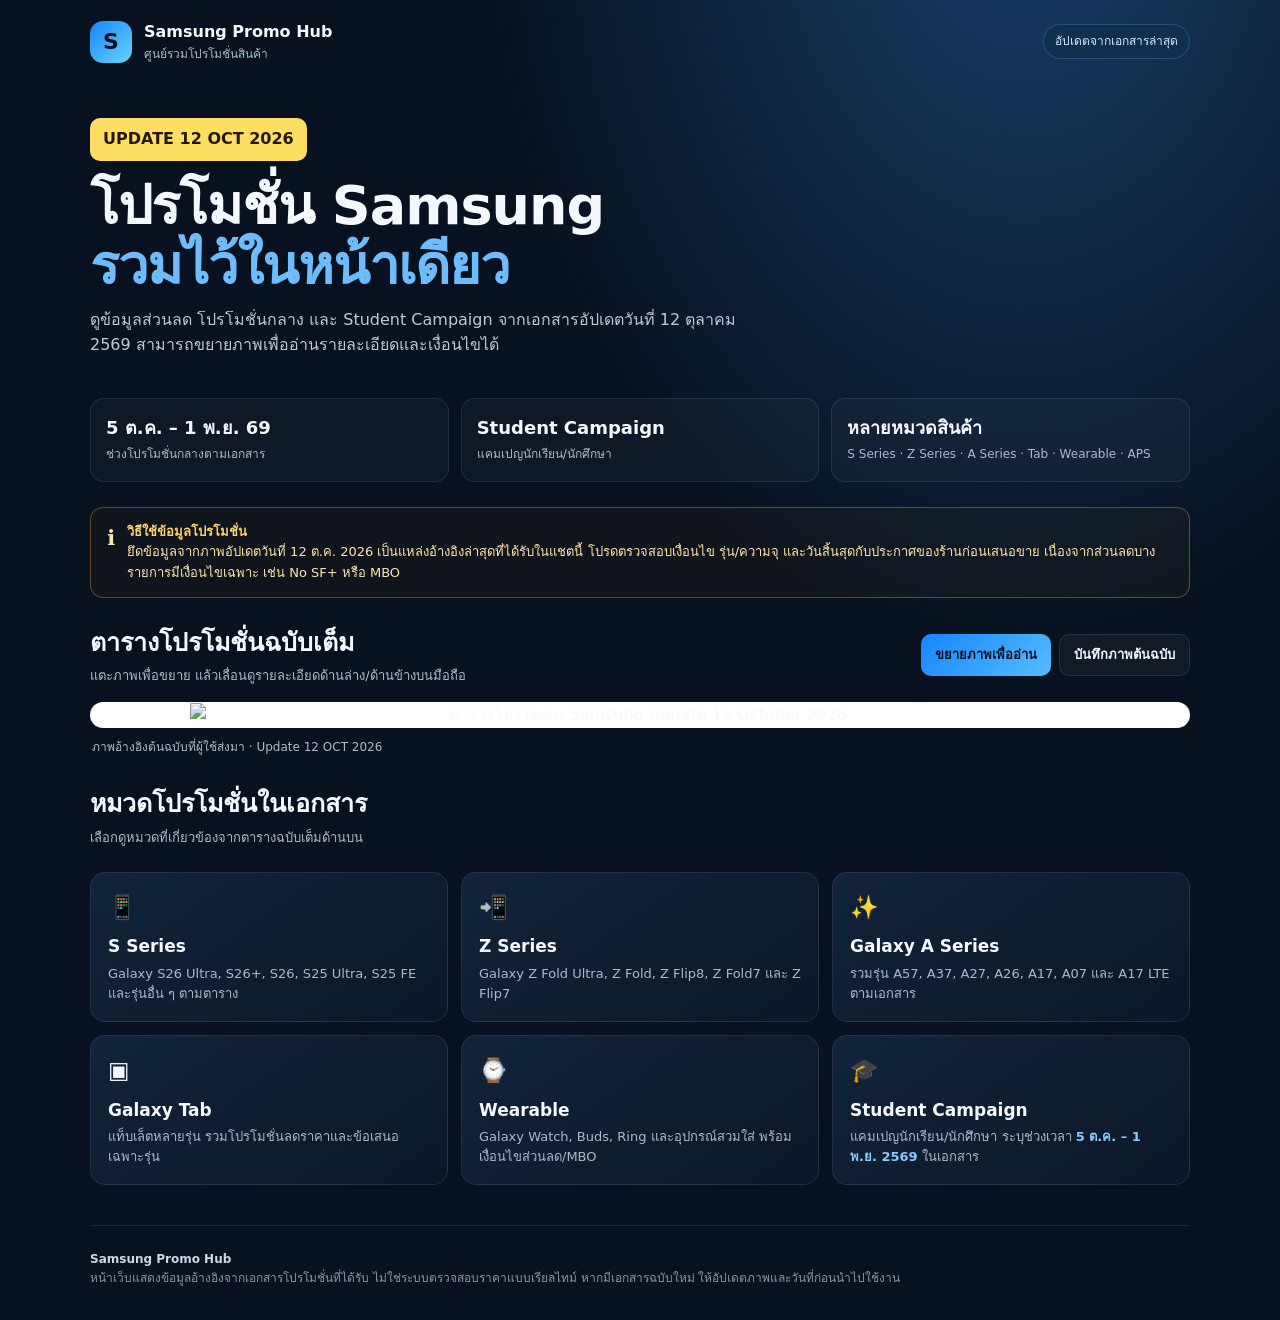
==== index.html @ 86fd099d "Add files via upload" ====
<!doctype html>
<html lang="th">
<head>
<meta charset="utf-8"><meta name="viewport" content="width=device-width,initial-scale=1">
<meta name="theme-color" content="#07111f">
<meta name="description" content="รวมโปรโมชั่น Samsung ล่าสุดจากเอกสาร Update 12 OCT 2026">
<title>Samsung Promo Hub | Update 12 Oct 2026</title>
<style>
:root{--bg:#07111f;--panel:#102138;--text:#f4f8ff;--muted:#a9bad0;--blue:#1685ff;--line:#ffffff18;--yellow:#ffdf61}
*{box-sizing:border-box}html{scroll-behavior:smooth}body{margin:0;background:radial-gradient(ellipse at 80% -10%,#183e69,transparent 38%),var(--bg);color:var(--text);font-family:system-ui,-apple-system,"Segoe UI",Tahoma,sans-serif;line-height:1.55}.wrap{width:min(1100px,92%);margin:auto}
header{display:flex;justify-content:space-between;align-items:center;padding:20px 0;gap:14px}.brand{display:flex;align-items:center;gap:12px;font-weight:850}.logo{width:42px;height:42px;border-radius:13px;background:linear-gradient(135deg,#1685ff,#68d5ff);display:grid;place-items:center;color:#06111e;font-size:22px}.brand small{display:block;color:var(--muted);font-weight:500;font-size:12px}.status{font-size:12px;color:#d8e9ff;border:1px solid #3c8bd766;background:#102e4d;padding:7px 11px;border-radius:999px}
.hero{padding:35px 0 25px;display:grid;grid-template-columns:1fr auto;align-items:center;gap:20px}h1{font-size:clamp(32px,5vw,54px);line-height:1.1;letter-spacing:-1px;margin:0 0 13px}h1 span{color:#6cbcff}.lead{color:#bac9dc;max-width:650px;margin:0}.date{display:inline-block;background:#ffdf61;color:#211a00;font-weight:900;border-radius:10px;padding:9px 13px;margin-bottom:15px}.stats{display:grid;grid-template-columns:repeat(3,1fr);gap:12px;margin:15px 0 25px}.stat{background:#ffffff08;border:1px solid var(--line);border-radius:14px;padding:15px}.stat b{display:block;font-size:18px}.stat span{font-size:12px;color:var(--muted)}
.tools{display:flex;justify-content:space-between;align-items:center;gap:12px;margin:26px 0 15px;flex-wrap:wrap}.tools h2{margin:0;font-size:25px}.tools p{margin:4px 0 0;color:var(--muted);font-size:13px}.actions{display:flex;gap:8px;flex-wrap:wrap}.btn{cursor:pointer;border:1px solid var(--line);background:#ffffff0b;color:var(--text);padding:10px 14px;border-radius:10px;text-decoration:none;font:inherit;font-size:13px;font-weight:750}.btn.primary{background:linear-gradient(135deg,#1685ff,#55bdff);color:#06111e;border:0}
.warning{display:flex;gap:12px;border:1px solid #e9b74755;background:#503b101f;border-radius:13px;padding:14px 16px;margin:20px 0;color:#ffe4ae;font-size:13px}.warning strong{color:#ffd06b}
.poster-wrap{border:1px solid var(--line);border-radius:18px;overflow:auto;background:#fff;max-height:78vh;text-align:center;position:relative}.poster-wrap img{display:block;width:100%;height:auto;max-width:900px;margin:0 auto;cursor:zoom-in}.poster-wrap.zoom img{width:auto;max-width:none;max-height:none;cursor:zoom-out}.caption{font-size:12px;color:var(--muted);margin:10px 2px 28px}.categories{display:grid;grid-template-columns:repeat(3,1fr);gap:13px;margin:24px 0 40px}.cat{border:1px solid var(--line);border-radius:15px;padding:17px;background:linear-gradient(145deg,#11243a,#0b1727)}.cat .emoji{font-size:23px}.cat h3{margin:8px 0 4px;font-size:17px}.cat p{margin:0;color:var(--muted);font-size:13px}.cat strong{color:#8bcaff}
footer{border-top:1px solid var(--line);padding:24px 0 32px;color:#8497af;font-size:12px}footer b{color:#c8d8eb}
@media(max-width:650px){.hero{grid-template-columns:1fr;padding-top:25px}.status{display:none}.stats{grid-template-columns:1fr}.categories{grid-template-columns:1fr}.tools{align-items:flex-start}.poster-wrap{max-height:72vh}.poster-wrap img{width:100%}}
@media print{body{background:white;color:#111}.wrap{width:100%}.tools .actions,header,.hero,.stats,.warning,.categories,footer,.caption{display:none}.poster-wrap{max-height:none;overflow:visible;border:0}.poster-wrap img{max-width:100%;width:100%}}
</style>
</head>
<body><div class="wrap">
<header><div class="brand"><div class="logo">S</div><div>Samsung Promo Hub<small>ศูนย์รวมโปรโมชั่นสินค้า</small></div></div><div class="status">อัปเดตจากเอกสารล่าสุด</div></header>
<main>
<section class="hero"><div><div class="date">UPDATE 12 OCT 2026</div><h1>โปรโมชั่น Samsung<br><span>รวมไว้ในหน้าเดียว</span></h1><p class="lead">ดูข้อมูลส่วนลด โปรโมชั่นกลาง และ Student Campaign จากเอกสารอัปเดตวันที่ 12 ตุลาคม 2569 สามารถขยายภาพเพื่ออ่านรายละเอียดและเงื่อนไขได้</p></div></section>
<section class="stats"><div class="stat"><b>5 ต.ค. – 1 พ.ย. 69</b><span>ช่วงโปรโมชั่นกลางตามเอกสาร</span></div><div class="stat"><b>Student Campaign</b><span>แคมเปญนักเรียน/นักศึกษา</span></div><div class="stat"><b>หลายหมวดสินค้า</b><span>S Series · Z Series · A Series · Tab · Wearable · APS</span></div></section>
<div class="warning"><div style="font-size:21px">ℹ️</div><div><strong>วิธีใช้ข้อมูลโปรโมชั่น</strong><br>ยึดข้อมูลจากภาพอัปเดตวันที่ 12 ต.ค. 2026 เป็นแหล่งอ้างอิงล่าสุดที่ได้รับในแชตนี้ โปรดตรวจสอบเงื่อนไข รุ่น/ความจุ และวันสิ้นสุดกับประกาศของร้านก่อนเสนอขาย เนื่องจากส่วนลดบางรายการมีเงื่อนไขเฉพาะ เช่น No SF+ หรือ MBO</div></div>
<section id="latest"><div class="tools"><div><h2>ตารางโปรโมชั่นฉบับเต็ม</h2><p>แตะภาพเพื่อขยาย แล้วเลื่อนดูรายละเอียดด้านล่าง/ด้านข้างบนมือถือ</p></div><div class="actions"><button class="btn primary" id="zoom">ขยายภาพเพื่ออ่าน</button><a class="btn" href="assets/latest-promotion-12-oct-2026.jpg" download>บันทึกภาพต้นฉบับ</a></div></div>
<div class="poster-wrap" id="posterWrap"><img id="poster" src="assets/latest-promotion-12-oct-2026.jpg" alt="ตารางโปรโมชั่น Samsung Update 12 October 2026" title="แตะเพื่อขยายหรือย่อ"></div><p class="caption">ภาพอ้างอิงต้นฉบับที่ผู้ใช้ส่งมา · Update 12 OCT 2026</p></section>
<section><div class="tools"><div><h2>หมวดโปรโมชั่นในเอกสาร</h2><p>เลือกดูหมวดที่เกี่ยวข้องจากตารางฉบับเต็มด้านบน</p></div></div>
<div class="categories">
<article class="cat"><div class="emoji">📱</div><h3>S Series</h3><p>Galaxy S26 Ultra, S26+, S26, S25 Ultra, S25 FE และรุ่นอื่น ๆ ตามตาราง</p></article>
<article class="cat"><div class="emoji">📲</div><h3>Z Series</h3><p>Galaxy Z Fold Ultra, Z Fold, Z Flip8, Z Fold7 และ Z Flip7</p></article>
<article class="cat"><div class="emoji">✨</div><h3>Galaxy A Series</h3><p>รวมรุ่น A57, A37, A27, A26, A17, A07 และ A17 LTE ตามเอกสาร</p></article>
<article class="cat"><div class="emoji">▣</div><h3>Galaxy Tab</h3><p>แท็บเล็ตหลายรุ่น รวมโปรโมชั่นลดราคาและข้อเสนอเฉพาะรุ่น</p></article>
<article class="cat"><div class="emoji">⌚</div><h3>Wearable</h3><p>Galaxy Watch, Buds, Ring และอุปกรณ์สวมใส่ พร้อมเงื่อนไขส่วนลด/MBO</p></article>
<article class="cat"><div class="emoji">🎓</div><h3>Student Campaign</h3><p>แคมเปญนักเรียน/นักศึกษา ระบุช่วงเวลา <strong>5 ต.ค. – 1 พ.ย. 2569</strong> ในเอกสาร</p></article>
</div></section>
</main>
<footer><b>Samsung Promo Hub</b><br>หน้าเว็บแสดงข้อมูลอ้างอิงจากเอกสารโปรโมชั่นที่ได้รับ ไม่ใช่ระบบตรวจสอบราคาแบบเรียลไทม์ หากมีเอกสารฉบับใหม่ ให้อัปเดตภาพและวันที่ก่อนนำไปใช้งาน</footer>
</div>
<script>
const box=document.getElementById('posterWrap'),img=document.getElementById('poster'),btn=document.getElementById('zoom');
function toggleZoom(){box.classList.toggle('zoom');btn.textContent=box.classList.contains('zoom')?'ย่อภาพให้พอดีหน้าจอ':'ขยายภาพเพื่ออ่าน';if(!box.classList.contains('zoom'))box.scrollTop=0;}
btn.addEventListener('click',toggleZoom);img.addEventListener('click',toggleZoom);
</script></body></html>
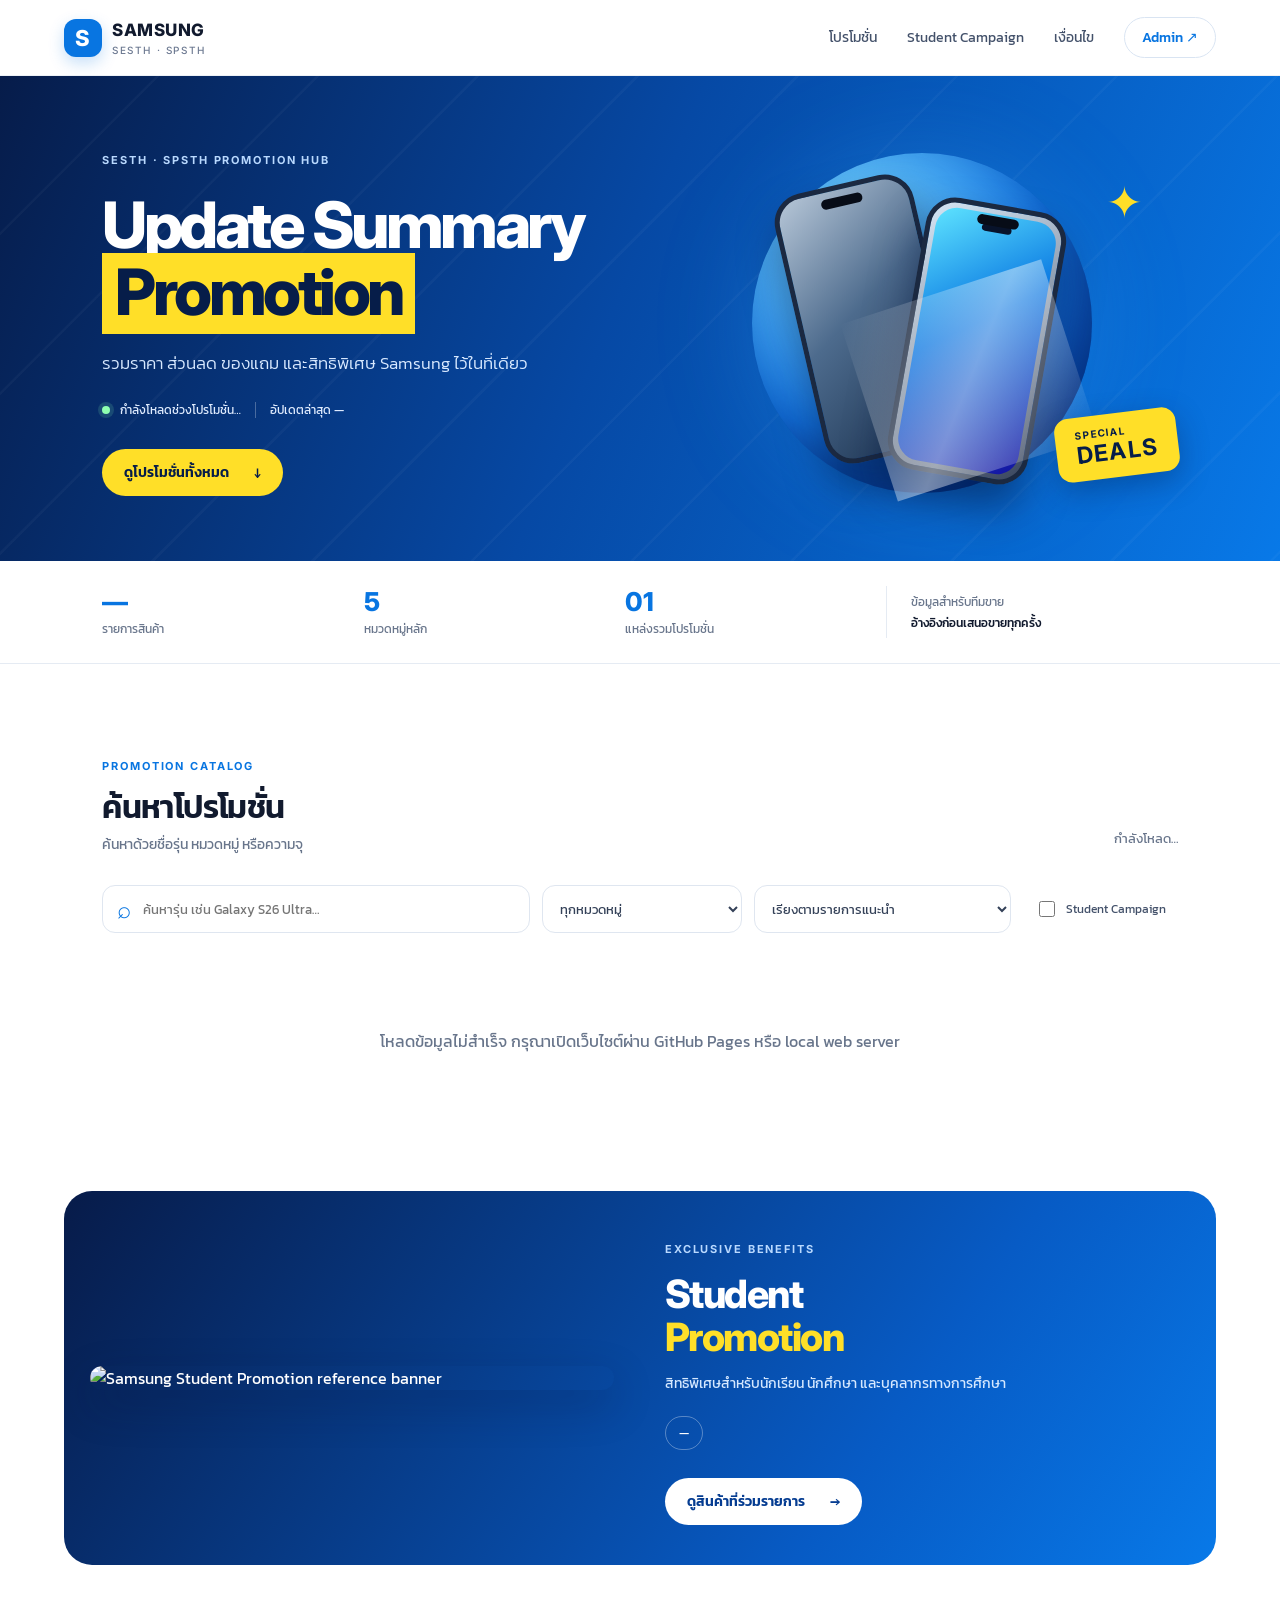
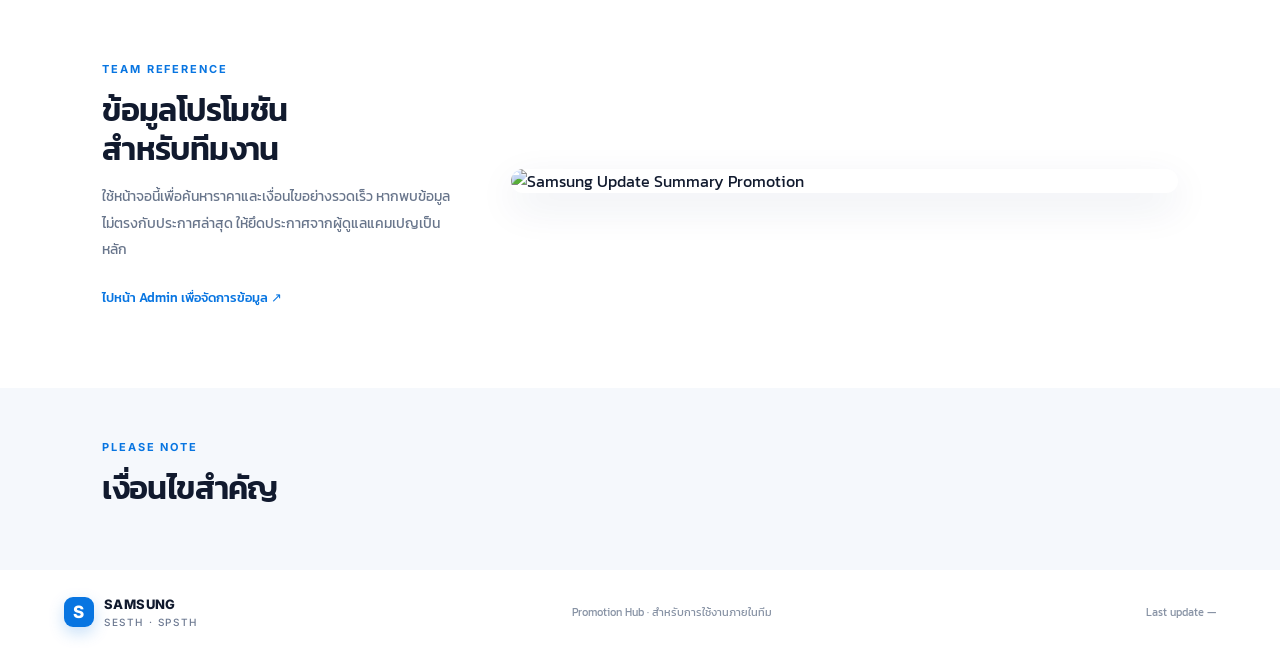
==== commit 7d77d0b4: "Add files via upload" ====
--- a/index.html
+++ b/index.html
@@ -2,44 +2,22 @@
 <html lang="th">
 <head>
 <meta charset="utf-8"><meta name="viewport" content="width=device-width,initial-scale=1">
-<meta name="theme-color" content="#07111f">
-<meta name="description" content="รวมโปรโมชั่น Samsung ล่าสุดจากเอกสาร Update 12 OCT 2026">
-<title>Samsung Promo Hub | Update 12 Oct 2026</title>
-<style>
-:root{--bg:#07111f;--panel:#102138;--text:#f4f8ff;--muted:#a9bad0;--blue:#1685ff;--line:#ffffff18;--yellow:#ffdf61}
-*{box-sizing:border-box}html{scroll-behavior:smooth}body{margin:0;background:radial-gradient(ellipse at 80% -10%,#183e69,transparent 38%),var(--bg);color:var(--text);font-family:system-ui,-apple-system,"Segoe UI",Tahoma,sans-serif;line-height:1.55}.wrap{width:min(1100px,92%);margin:auto}
-header{display:flex;justify-content:space-between;align-items:center;padding:20px 0;gap:14px}.brand{display:flex;align-items:center;gap:12px;font-weight:850}.logo{width:42px;height:42px;border-radius:13px;background:linear-gradient(135deg,#1685ff,#68d5ff);display:grid;place-items:center;color:#06111e;font-size:22px}.brand small{display:block;color:var(--muted);font-weight:500;font-size:12px}.status{font-size:12px;color:#d8e9ff;border:1px solid #3c8bd766;background:#102e4d;padding:7px 11px;border-radius:999px}
-.hero{padding:35px 0 25px;display:grid;grid-template-columns:1fr auto;align-items:center;gap:20px}h1{font-size:clamp(32px,5vw,54px);line-height:1.1;letter-spacing:-1px;margin:0 0 13px}h1 span{color:#6cbcff}.lead{color:#bac9dc;max-width:650px;margin:0}.date{display:inline-block;background:#ffdf61;color:#211a00;font-weight:900;border-radius:10px;padding:9px 13px;margin-bottom:15px}.stats{display:grid;grid-template-columns:repeat(3,1fr);gap:12px;margin:15px 0 25px}.stat{background:#ffffff08;border:1px solid var(--line);border-radius:14px;padding:15px}.stat b{display:block;font-size:18px}.stat span{font-size:12px;color:var(--muted)}
-.tools{display:flex;justify-content:space-between;align-items:center;gap:12px;margin:26px 0 15px;flex-wrap:wrap}.tools h2{margin:0;font-size:25px}.tools p{margin:4px 0 0;color:var(--muted);font-size:13px}.actions{display:flex;gap:8px;flex-wrap:wrap}.btn{cursor:pointer;border:1px solid var(--line);background:#ffffff0b;color:var(--text);padding:10px 14px;border-radius:10px;text-decoration:none;font:inherit;font-size:13px;font-weight:750}.btn.primary{background:linear-gradient(135deg,#1685ff,#55bdff);color:#06111e;border:0}
-.warning{display:flex;gap:12px;border:1px solid #e9b74755;background:#503b101f;border-radius:13px;padding:14px 16px;margin:20px 0;color:#ffe4ae;font-size:13px}.warning strong{color:#ffd06b}
-.poster-wrap{border:1px solid var(--line);border-radius:18px;overflow:auto;background:#fff;max-height:78vh;text-align:center;position:relative}.poster-wrap img{display:block;width:100%;height:auto;max-width:900px;margin:0 auto;cursor:zoom-in}.poster-wrap.zoom img{width:auto;max-width:none;max-height:none;cursor:zoom-out}.caption{font-size:12px;color:var(--muted);margin:10px 2px 28px}.categories{display:grid;grid-template-columns:repeat(3,1fr);gap:13px;margin:24px 0 40px}.cat{border:1px solid var(--line);border-radius:15px;padding:17px;background:linear-gradient(145deg,#11243a,#0b1727)}.cat .emoji{font-size:23px}.cat h3{margin:8px 0 4px;font-size:17px}.cat p{margin:0;color:var(--muted);font-size:13px}.cat strong{color:#8bcaff}
-footer{border-top:1px solid var(--line);padding:24px 0 32px;color:#8497af;font-size:12px}footer b{color:#c8d8eb}
-@media(max-width:650px){.hero{grid-template-columns:1fr;padding-top:25px}.status{display:none}.stats{grid-template-columns:1fr}.categories{grid-template-columns:1fr}.tools{align-items:flex-start}.poster-wrap{max-height:72vh}.poster-wrap img{width:100%}}
-@media print{body{background:white;color:#111}.wrap{width:100%}.tools .actions,header,.hero,.stats,.warning,.categories,footer,.caption{display:none}.poster-wrap{max-height:none;overflow:visible;border:0}.poster-wrap img{max-width:100%;width:100%}}
-</style>
+<meta name="theme-color" content="#0875e1"><title>Samsung Promotion | SESTH · SPSTH</title>
+<link rel="stylesheet" href="styles.css">
 </head>
-<body><div class="wrap">
-<header><div class="brand"><div class="logo">S</div><div>Samsung Promo Hub<small>ศูนย์รวมโปรโมชั่นสินค้า</small></div></div><div class="status">อัปเดตจากเอกสารล่าสุด</div></header>
+<body>
+<header class="topbar"><a class="brand" href="#"><span class="brand-mark">S</span><span>SAMSUNG <small>SESTH · SPSTH</small></span></a><nav><a href="#promotions">โปรโมชั่น</a><a href="#student">Student Campaign</a><a href="#terms">เงื่อนไข</a><a class="admin-link" href="admin.html">Admin ↗</a></nav></header>
 <main>
-<section class="hero"><div><div class="date">UPDATE 12 OCT 2026</div><h1>โปรโมชั่น Samsung<br><span>รวมไว้ในหน้าเดียว</span></h1><p class="lead">ดูข้อมูลส่วนลด โปรโมชั่นกลาง และ Student Campaign จากเอกสารอัปเดตวันที่ 12 ตุลาคม 2569 สามารถขยายภาพเพื่ออ่านรายละเอียดและเงื่อนไขได้</p></div></section>
-<section class="stats"><div class="stat"><b>5 ต.ค. – 1 พ.ย. 69</b><span>ช่วงโปรโมชั่นกลางตามเอกสาร</span></div><div class="stat"><b>Student Campaign</b><span>แคมเปญนักเรียน/นักศึกษา</span></div><div class="stat"><b>หลายหมวดสินค้า</b><span>S Series · Z Series · A Series · Tab · Wearable · APS</span></div></section>
-<div class="warning"><div style="font-size:21px">ℹ️</div><div><strong>วิธีใช้ข้อมูลโปรโมชั่น</strong><br>ยึดข้อมูลจากภาพอัปเดตวันที่ 12 ต.ค. 2026 เป็นแหล่งอ้างอิงล่าสุดที่ได้รับในแชตนี้ โปรดตรวจสอบเงื่อนไข รุ่น/ความจุ และวันสิ้นสุดกับประกาศของร้านก่อนเสนอขาย เนื่องจากส่วนลดบางรายการมีเงื่อนไขเฉพาะ เช่น No SF+ หรือ MBO</div></div>
-<section id="latest"><div class="tools"><div><h2>ตารางโปรโมชั่นฉบับเต็ม</h2><p>แตะภาพเพื่อขยาย แล้วเลื่อนดูรายละเอียดด้านล่าง/ด้านข้างบนมือถือ</p></div><div class="actions"><button class="btn primary" id="zoom">ขยายภาพเพื่ออ่าน</button><a class="btn" href="assets/latest-promotion-12-oct-2026.jpg" download>บันทึกภาพต้นฉบับ</a></div></div>
-<div class="poster-wrap" id="posterWrap"><img id="poster" src="assets/latest-promotion-12-oct-2026.jpg" alt="ตารางโปรโมชั่น Samsung Update 12 October 2026" title="แตะเพื่อขยายหรือย่อ"></div><p class="caption">ภาพอ้างอิงต้นฉบับที่ผู้ใช้ส่งมา · Update 12 OCT 2026</p></section>
-<section><div class="tools"><div><h2>หมวดโปรโมชั่นในเอกสาร</h2><p>เลือกดูหมวดที่เกี่ยวข้องจากตารางฉบับเต็มด้านบน</p></div></div>
-<div class="categories">
-<article class="cat"><div class="emoji">📱</div><h3>S Series</h3><p>Galaxy S26 Ultra, S26+, S26, S25 Ultra, S25 FE และรุ่นอื่น ๆ ตามตาราง</p></article>
-<article class="cat"><div class="emoji">📲</div><h3>Z Series</h3><p>Galaxy Z Fold Ultra, Z Fold, Z Flip8, Z Fold7 และ Z Flip7</p></article>
-<article class="cat"><div class="emoji">✨</div><h3>Galaxy A Series</h3><p>รวมรุ่น A57, A37, A27, A26, A17, A07 และ A17 LTE ตามเอกสาร</p></article>
-<article class="cat"><div class="emoji">▣</div><h3>Galaxy Tab</h3><p>แท็บเล็ตหลายรุ่น รวมโปรโมชั่นลดราคาและข้อเสนอเฉพาะรุ่น</p></article>
-<article class="cat"><div class="emoji">⌚</div><h3>Wearable</h3><p>Galaxy Watch, Buds, Ring และอุปกรณ์สวมใส่ พร้อมเงื่อนไขส่วนลด/MBO</p></article>
-<article class="cat"><div class="emoji">🎓</div><h3>Student Campaign</h3><p>แคมเปญนักเรียน/นักศึกษา ระบุช่วงเวลา <strong>5 ต.ค. – 1 พ.ย. 2569</strong> ในเอกสาร</p></article>
-</div></section>
+<section class="hero"><div class="hero-copy"><span class="eyebrow">SESTH · SPSTH PROMOTION HUB</span><h1>Update Summary<br><em>Promotion</em></h1><p>รวมราคา ส่วนลด ของแถม และสิทธิพิเศษ Samsung ไว้ในที่เดียว</p><div class="hero-meta"><span class="live-dot"></span><span id="campaign-period">กำลังโหลดช่วงโปรโมชั่น…</span><span class="meta-divider"></span><span id="updated-at">อัปเดตล่าสุด —</span></div><a class="button button-yellow" href="#promotions">ดูโปรโมชั่นทั้งหมด <span>↓</span></a></div><div class="hero-art"><div class="blue-orb"></div><div class="phone phone-back"></div><div class="phone phone-front"><div class="phone-screen"><div class="lens"></div><div class="screen-glow"></div></div></div><div class="discount-chip">SPECIAL<br><b>DEALS</b></div><div class="floating-star">✦</div></div></section>
+<section class="quick-stats"><div><span class="stat-number" id="product-count">—</span><span>รายการสินค้า</span></div><div><span class="stat-number">5</span><span>หมวดหมู่หลัก</span></div><div><span class="stat-number">01</span><span>แหล่งรวมโปรโมชั่น</span></div><div class="stats-note">ข้อมูลสำหรับทีมขาย<br><b>อ้างอิงก่อนเสนอขายทุกครั้ง</b></div></section>
+<section class="section" id="promotions"><div class="section-heading"><div><span class="eyebrow blue">PROMOTION CATALOG</span><h2>ค้นหาโปรโมชั่น</h2><p>ค้นหาด้วยชื่อรุ่น หมวดหมู่ หรือความจุ</p></div><div class="result-count" id="result-count">กำลังโหลด…</div></div>
+<div class="filters"><label class="searchbox"><span>⌕</span><input id="search" type="search" placeholder="ค้นหารุ่น เช่น Galaxy S26 Ultra…" autocomplete="off"></label><select id="category-filter" aria-label="เลือกหมวดหมู่"><option value="">ทุกหมวดหมู่</option></select><select id="sort-filter" aria-label="เรียงลำดับ"><option value="recommended">เรียงตามรายการแนะนำ</option><option value="discount">ส่วนลดมาก → น้อย</option><option value="price-asc">ราคาต่ำ → สูง</option><option value="price-desc">ราคาสูง → ต่ำ</option></select><label class="check-filter"><input id="student-filter" type="checkbox"> Student Campaign</label></div>
+<div class="category-pills" id="category-pills"></div><div class="product-grid" id="product-grid"><div class="loading-card">กำลังโหลดโปรโมชั่น…</div></div><div class="empty-state" id="empty-state" hidden>ไม่พบสินค้าที่ตรงกับคำค้นหา ลองเปลี่ยนคำค้นหรือหมวดหมู่</div>
+</section>
+<section class="student-section" id="student"><div class="student-visual"><img src="assets/student-promotion-banner.jpg" alt="Samsung Student Promotion reference banner" loading="lazy"></div><div class="student-copy"><span class="eyebrow">EXCLUSIVE BENEFITS</span><h2>Student<br><em>Promotion</em></h2><p id="student-description">สิทธิพิเศษสำหรับนักเรียน นักศึกษา และบุคลากรทางการศึกษา</p><div class="period-pill" id="student-period">—</div><ul id="student-terms"></ul><a class="button button-white" href="#promotions" id="student-view">ดูสินค้าที่ร่วมรายการ <span>→</span></a></div></section>
+<section class="reference-section"><div class="reference-copy"><span class="eyebrow blue">TEAM REFERENCE</span><h2>ข้อมูลโปรโมชัน<br>สำหรับทีมงาน</h2><p>ใช้หน้าจอนี้เพื่อค้นหาราคาและเงื่อนไขอย่างรวดเร็ว หากพบข้อมูลไม่ตรงกับประกาศล่าสุด ให้ยึดประกาศจากผู้ดูแลแคมเปญเป็นหลัก</p><a class="text-link" href="admin.html">ไปหน้า Admin เพื่อจัดการข้อมูล ↗</a></div><img src="assets/promotion-update-banner.jpg" alt="Samsung Update Summary Promotion" loading="lazy"></section>
+<section class="terms-section" id="terms"><div><span class="eyebrow blue">PLEASE NOTE</span><h2>เงื่อนไขสำคัญ</h2></div><ol id="general-terms"></ol></section>
 </main>
-<footer><b>Samsung Promo Hub</b><br>หน้าเว็บแสดงข้อมูลอ้างอิงจากเอกสารโปรโมชั่นที่ได้รับ ไม่ใช่ระบบตรวจสอบราคาแบบเรียลไทม์ หากมีเอกสารฉบับใหม่ ให้อัปเดตภาพและวันที่ก่อนนำไปใช้งาน</footer>
-</div>
-<script>
-const box=document.getElementById('posterWrap'),img=document.getElementById('poster'),btn=document.getElementById('zoom');
-function toggleZoom(){box.classList.toggle('zoom');btn.textContent=box.classList.contains('zoom')?'ย่อภาพให้พอดีหน้าจอ':'ขยายภาพเพื่ออ่าน';if(!box.classList.contains('zoom'))box.scrollTop=0;}
-btn.addEventListener('click',toggleZoom);img.addEventListener('click',toggleZoom);
-</script></body></html>+<footer><a class="brand footer-brand" href="#"><span class="brand-mark">S</span><span>SAMSUNG <small>SESTH · SPSTH</small></span></a><span>Promotion Hub · สำหรับการใช้งานภายในทีม</span><span id="footer-updated">Last update —</span></footer>
+<script src="app.js"></script>
+</body></html>
--- a/styles.css
+++ b/styles.css
@@ -0,0 +1,12 @@
+@import url('https://fonts.googleapis.com/css2?family=Kanit:wght@300;400;500;600;700;800&family=Inter:wght@400;500;600;700;800&display=swap');
+:root{--blue:#0875e1;--blue-dark:#053c91;--navy:#061d49;--yellow:#ffdf28;--ink:#111a2e;--muted:#68758b;--line:#e5ebf3;--pale:#f5f8fc;--white:#fff;--radius:22px;--shadow:0 14px 40px rgba(5,44,100,.09)}
+*{box-sizing:border-box}html{scroll-behavior:smooth;scroll-padding-top:90px}body{margin:0;color:var(--ink);font-family:'Kanit',sans-serif;background:#fff}a{color:inherit;text-decoration:none}.topbar{height:76px;display:flex;align-items:center;justify-content:space-between;padding:0 max(5vw,24px);border-bottom:1px solid #edf1f6;background:rgba(255,255,255,.94);position:sticky;top:0;z-index:20;backdrop-filter:blur(16px)}.brand{display:flex;align-items:center;gap:10px;font:800 17px Inter,sans-serif;letter-spacing:.03em}.brand small{display:block;font:500 10px Inter,sans-serif;letter-spacing:.16em;color:#6b7890;margin-top:4px}.brand-mark{display:grid;place-items:center;width:38px;height:38px;border-radius:12px;background:var(--blue);color:white;font:800 22px Inter,sans-serif;box-shadow:0 6px 16px #0875e13b}.topbar nav{display:flex;gap:30px;align-items:center;font-size:14px;color:#43516a}.topbar nav a:hover{color:var(--blue)}.admin-link{border:1px solid #d9e4f2;border-radius:999px;padding:9px 17px;color:var(--blue)!important;font-weight:500}
+.hero{min-height:485px;overflow:hidden;position:relative;background:linear-gradient(112deg,#061c4a 0%,#0649a5 48%,#0879e8 100%);color:white;display:grid;grid-template-columns:1.05fr .95fr;padding:70px max(8vw,32px) 62px;isolation:isolate}.hero:before{content:"";position:absolute;inset:0;background:repeating-linear-gradient(135deg,transparent 0 110px,#ffffff08 111px 113px);z-index:-1}.hero-copy{max-width:650px;z-index:2}.eyebrow{font:700 11px Inter,sans-serif;letter-spacing:.17em;color:#b9d9ff}.eyebrow.blue{color:var(--blue);display:inline-block}.hero h1{font:800 clamp(42px,5vw,70px)/1.04 Inter,'Kanit',sans-serif;letter-spacing:-.055em;margin:22px 0 20px}.hero h1 em{font-style:normal;color:var(--navy);background:var(--yellow);padding:0 13px 4px;box-decoration-break:clone;-webkit-box-decoration-break:clone}.hero-copy>p{color:#d8e9ff;font-size:17px;font-weight:300;margin:25px 0}.hero-meta{display:flex;align-items:center;gap:10px;flex-wrap:wrap;color:#e1edff;font-size:12px;margin:24px 0 30px}.live-dot{width:8px;height:8px;background:#8dffb0;border-radius:50%;box-shadow:0 0 0 4px #8dffb025}.meta-divider{height:16px;width:1px;background:#ffffff45;margin:0 4px}.button{display:inline-flex;align-items:center;gap:25px;border-radius:999px;padding:13px 22px;font-size:14px;font-weight:600;transition:transform .2s,box-shadow .2s}.button:hover{transform:translateY(-2px);box-shadow:0 9px 22px #001b4730}.button-yellow{background:var(--yellow);color:var(--navy)}.hero-art{position:relative;min-height:320px;display:grid;place-items:center}.blue-orb{position:absolute;width:340px;height:340px;border-radius:50%;background:radial-gradient(circle at 30% 25%,#76d7ff,#1477e4 55%,#063b94 80%);box-shadow:inset -20px -30px 50px #001c5d55,0 0 100px #43b8ff35}.phone{position:absolute;width:142px;height:276px;border:5px solid #1b2941;border-radius:30px;background:#121e32;box-shadow:0 25px 40px #00143d80}.phone:before{content:"";position:absolute;top:7px;left:50%;transform:translateX(-50%);width:42px;height:10px;border-radius:10px;background:#070c17;z-index:2}.phone-back{transform:translate(-53px,-4px) rotate(-13deg);background:linear-gradient(145deg,#b6c6d7,#4d6b8d 45%,#172e4c)}.phone-front{transform:translate(55px,18px) rotate(10deg);padding:5px;background:linear-gradient(140deg,#d6e6f5,#39465e)}.phone-screen{height:100%;border-radius:22px;overflow:hidden;background:linear-gradient(145deg,#5ee4ff,#0875e1 44%,#1512a0)}.lens{position:absolute;top:16px;left:50%;transform:translateX(-50%);width:30px;height:7px;border-radius:10px;background:#08132b}.screen-glow{position:absolute;inset:30% -30% 0;background:linear-gradient(130deg,transparent,#ffffff72,transparent);transform:rotate(-28deg)}.discount-chip{position:absolute;right:0;bottom:22px;background:var(--yellow);color:var(--navy);padding:12px 20px;border-radius:14px;transform:rotate(-7deg);box-shadow:0 10px 30px #001d4a55;font:700 10px Inter,sans-serif;letter-spacing:.13em}.discount-chip b{font-size:23px}.floating-star{position:absolute;top:24px;right:35px;color:var(--yellow);font-size:44px}
+.quick-stats{display:grid;grid-template-columns:repeat(3,1fr) 1.2fr;gap:18px;padding:25px max(8vw,32px);background:#fff;border-bottom:1px solid var(--line)}.quick-stats>div{display:flex;flex-direction:column;gap:3px;color:var(--muted);font-size:12px}.stat-number{font:800 26px Inter,sans-serif;color:var(--blue)}.stats-note{border-left:1px solid var(--line);padding-left:24px;justify-content:center}.stats-note b{color:var(--ink);font-weight:500}
+.section{padding:88px max(8vw,32px)}.section-heading{display:flex;align-items:flex-end;justify-content:space-between;gap:20px;margin-bottom:30px}.section-heading h2,.reference-copy h2,.terms-section h2{font-size:32px;line-height:1.2;margin:12px 0 8px;font-weight:600;letter-spacing:-.02em}.section-heading p,.reference-copy p{color:var(--muted);font-size:14px;margin:0}.result-count{font-size:13px;color:var(--muted);padding-bottom:7px}.filters{display:grid;grid-template-columns:minmax(220px,1.5fr) minmax(145px,.7fr) minmax(180px,.9fr) auto;gap:12px;margin-bottom:18px}.searchbox{display:flex;align-items:center;gap:10px;border:1px solid #dfe6f0;border-radius:13px;padding:0 14px;min-height:48px}.searchbox span{font-size:24px;color:var(--blue)}.searchbox input{border:0;outline:0;width:100%;font:400 13px 'Kanit';color:var(--ink)}select{min-width:0;border:1px solid #dfe6f0;border-radius:13px;padding:0 13px;background:white;color:#344158;font:400 13px 'Kanit';outline-color:var(--blue)}.check-filter{display:flex;align-items:center;gap:8px;padding:0 12px;font-size:12px;color:#43516a;white-space:nowrap}.check-filter input{accent-color:var(--blue);width:16px;height:16px}.category-pills{display:flex;gap:8px;flex-wrap:wrap;margin:20px 0 26px}.pill{border:1px solid #e0e7f1;border-radius:999px;padding:7px 15px;font-size:12px;color:#5b6880;cursor:pointer;background:white}.pill.active,.pill:hover{background:var(--blue);border-color:var(--blue);color:white}.product-grid{display:grid;grid-template-columns:repeat(3,minmax(0,1fr));gap:18px}.product-card{border:1px solid var(--line);border-radius:18px;padding:22px;position:relative;min-width:0;background:#fff;transition:transform .2s,box-shadow .2s,border-color .2s}.product-card:hover{transform:translateY(-4px);box-shadow:var(--shadow);border-color:#c6dcf8}.card-top{display:flex;justify-content:space-between;align-items:center;gap:8px}.category-label{font:700 10px Inter,sans-serif;letter-spacing:.08em;color:var(--blue);background:#eaf4ff;border-radius:7px;padding:6px 9px}.student-tag{font-size:10px;background:#fff5bf;color:#775b00;border-radius:7px;padding:5px 8px}.product-icon{margin:25px auto 18px;width:76px;height:76px;border-radius:24px;display:grid;place-items:center;background:linear-gradient(145deg,#f0f7ff,#d7e9ff);color:var(--blue);font:700 20px Inter,sans-serif;letter-spacing:-.06em}.product-card[data-category="Tablet"] .product-icon{border-radius:15px;width:90px;height:65px}.product-card[data-category="Wearable"] .product-icon{border-radius:50%;width:72px;height:72px}.product-card h3{font-size:18px;line-height:1.3;margin:0 0 5px;font-weight:500}.variant{color:var(--muted);font-size:12px;margin:0 0 19px}.price-row{display:flex;align-items:flex-end;justify-content:space-between;gap:10px;border-top:1px solid #edf1f6;padding-top:16px}.current-price{font:800 25px Inter,sans-serif;letter-spacing:-.05em;color:var(--ink)}.price-unit{font:400 11px 'Kanit';letter-spacing:0;color:var(--muted)}.old-price{font-size:12px;color:#8792a4;text-decoration:line-through;margin-bottom:3px;text-align:right}.discount{font-size:12px;color:#d64141;font-weight:600;text-align:right}.gift-note{margin-top:16px;padding:11px 12px;background:#f6f9fd;border-radius:10px;font-size:11px;line-height:1.6;color:#59677d}.gift-note strong{color:#1a5ba8;font-weight:500}.loading-card{padding:50px;text-align:center;color:var(--muted);grid-column:1/-1}.empty-state{text-align:center;padding:45px;color:var(--muted);font-size:14px}
+.student-section{margin:0 max(5vw,20px) 70px;border-radius:28px;overflow:hidden;background:linear-gradient(125deg,#071b49,#075bc5 70%,#0879e8);color:white;display:grid;grid-template-columns:1fr 1fr;min-height:350px}.student-visual{padding:26px;display:flex;align-items:center}.student-visual img{width:100%;height:auto;max-height:290px;object-fit:cover;border-radius:16px;box-shadow:0 15px 40px #00153e44}.student-copy{padding:44px 50px 40px 25px}.student-copy h2{font:800 39px/1.1 Inter,'Kanit',sans-serif;margin:14px 0 12px;letter-spacing:-.04em}.student-copy h2 em{font-style:normal;color:var(--yellow)}.student-copy p{color:#d5e8ff;font-size:14px}.period-pill{display:inline-block;border:1px solid #ffffff52;border-radius:999px;padding:7px 13px;font-size:12px;margin:8px 0}.student-copy ul{padding-left:18px;color:#d9e8ff;font-size:12px;line-height:1.8}.button-white{background:white;color:var(--blue-dark);margin-top:8px}
+.reference-section{padding:20px max(8vw,32px) 80px;display:grid;grid-template-columns:.7fr 1.3fr;gap:50px;align-items:center}.reference-section img{width:100%;border-radius:18px;box-shadow:var(--shadow)}.reference-copy p{line-height:1.9;margin:16px 0}.text-link{display:inline-block;color:var(--blue);font-size:13px;font-weight:500;margin-top:8px}.terms-section{padding:45px max(8vw,32px) 55px;background:var(--pale);display:grid;grid-template-columns:.7fr 1.3fr;gap:40px}.terms-section ol{padding-left:20px;margin:0;color:#59677d;font-size:12px;line-height:2}.terms-section li{padding-left:5px}footer{display:flex;align-items:center;justify-content:space-between;gap:20px;padding:26px max(5vw,24px);font-size:11px;color:#8792a4}.footer-brand{color:var(--ink);font-size:13px}.footer-brand .brand-mark{width:30px;height:30px;font-size:17px;border-radius:9px}
+.admin-page{background:var(--pale);min-height:100vh}.admin-shell{max-width:1100px;margin:0 auto;padding:45px 24px 80px}.admin-title{display:flex;justify-content:space-between;gap:20px;align-items:center;margin-bottom:28px}.admin-title h1{margin:8px 0;font-size:32px}.admin-title p{margin:0;color:var(--muted);font-size:13px}.admin-panel{background:white;border:1px solid var(--line);border-radius:18px;padding:24px;margin-bottom:18px;box-shadow:0 6px 20px #0a32600a}.admin-panel h2{font-size:19px;margin:0 0 18px}.admin-grid{display:grid;grid-template-columns:repeat(3,minmax(0,1fr));gap:14px}.field{display:flex;flex-direction:column;gap:6px;font-size:12px;color:#59677d}.field input,.field select,.field textarea{width:100%;min-height:42px;border:1px solid #dfe6f0;border-radius:10px;padding:9px 11px;font:400 13px 'Kanit';color:var(--ink);background:white}.field textarea{min-height:80px;resize:vertical}.field.full{grid-column:1/-1}.admin-actions{display:flex;flex-wrap:wrap;gap:10px;margin:15px 0}.admin-button{border:0;border-radius:10px;padding:11px 16px;background:var(--blue);color:white;font:500 13px 'Kanit';cursor:pointer}.admin-button.secondary{background:#eaf2fc;color:var(--blue-dark)}.admin-button.danger{background:#fff0f0;color:#b52b2b}.admin-button.yellow{background:var(--yellow);color:var(--navy)}.admin-table-wrap{overflow:auto}.admin-table{border-collapse:collapse;width:100%;min-width:760px;font-size:12px}.admin-table th,.admin-table td{text-align:left;border-bottom:1px solid var(--line);padding:11px 9px;white-space:nowrap}.admin-table th{color:#67758b;background:#f8faff;font-weight:500}.admin-table button{border:0;background:#eaf2fc;color:var(--blue);padding:6px 10px;border-radius:7px;font:500 11px 'Kanit';cursor:pointer}.notice{padding:14px 16px;background:#fff8d7;border:1px solid #f5e69b;border-radius:12px;color:#69581b;font-size:12px;line-height:1.8}.success-msg{font-size:12px;color:#16794a;min-height:20px}.file-input{display:none}
+@media(max-width:900px){.topbar nav{gap:15px}.hero{padding-left:6vw;padding-right:6vw}.hero-art{transform:scale(.86)}.filters{grid-template-columns:1fr 1fr}.searchbox{grid-column:1/-1}.product-grid{grid-template-columns:repeat(2,minmax(0,1fr))}.student-copy{padding:35px 30px 30px 10px}.quick-stats{padding-left:6vw;padding-right:6vw}.reference-section,.terms-section{padding-left:6vw;padding-right:6vw;gap:25px}}
+@media(max-width:620px){.topbar{height:64px;padding:0 17px}.brand{font-size:14px}.brand-mark{width:32px;height:32px}.topbar nav{gap:0}.topbar nav a:not(.admin-link){display:none}.admin-link{font-size:12px;padding:8px 12px}.hero{display:block;padding:45px 24px 35px;min-height:0}.hero h1{font-size:42px}.hero-copy>p{font-size:14px}.hero-art{height:260px;min-height:260px;margin-top:5px;transform:scale(.85)}.blue-orb{width:260px;height:260px}.phone{transform-origin:center}.phone-back{transform:translate(-42px,0) rotate(-13deg)}.phone-front{transform:translate(42px,10px) rotate(10deg)}.discount-chip{right:2px;bottom:5px}.quick-stats{padding:22px 24px;grid-template-columns:repeat(3,1fr);gap:10px}.stat-number{font-size:21px}.quick-stats>div{font-size:10px}.stats-note{grid-column:1/-1;border-left:0;border-top:1px solid var(--line);padding:12px 0 0;display:block;line-height:1.7}.section{padding:55px 20px}.section-heading{align-items:flex-start;flex-direction:column;gap:8px}.section-heading h2,.reference-copy h2,.terms-section h2{font-size:27px}.filters{grid-template-columns:1fr 1fr;gap:8px}.searchbox{grid-column:1/-1}.filters select{min-height:44px;font-size:12px}.check-filter{grid-column:1/-1;padding:6px 3px}.product-grid{grid-template-columns:1fr;gap:12px}.product-card{padding:18px}.product-icon{margin:17px auto 13px}.product-card h3{font-size:17px}.student-section{margin:0 14px 50px;grid-template-columns:1fr;border-radius:20px}.student-visual{padding:14px 14px 0}.student-visual img{max-height:180px}.student-copy{padding:25px 23px 28px}.student-copy h2{font-size:34px}.reference-section{grid-template-columns:1fr;padding:10px 20px 55px;gap:20px}.reference-section img{order:-1}.terms-section{grid-template-columns:1fr;padding:35px 22px;gap:12px}footer{padding:22px;flex-wrap:wrap}footer>span{width:100%}.admin-shell{padding:28px 14px}.admin-title{align-items:flex-start;flex-direction:column}.admin-title h1{font-size:26px}.admin-panel{padding:17px}.admin-grid{grid-template-columns:1fr 1fr}.field.full{grid-column:1/-1}}
+@media(prefers-reduced-motion:reduce){*{scroll-behavior:auto!important;transition:none!important}}
